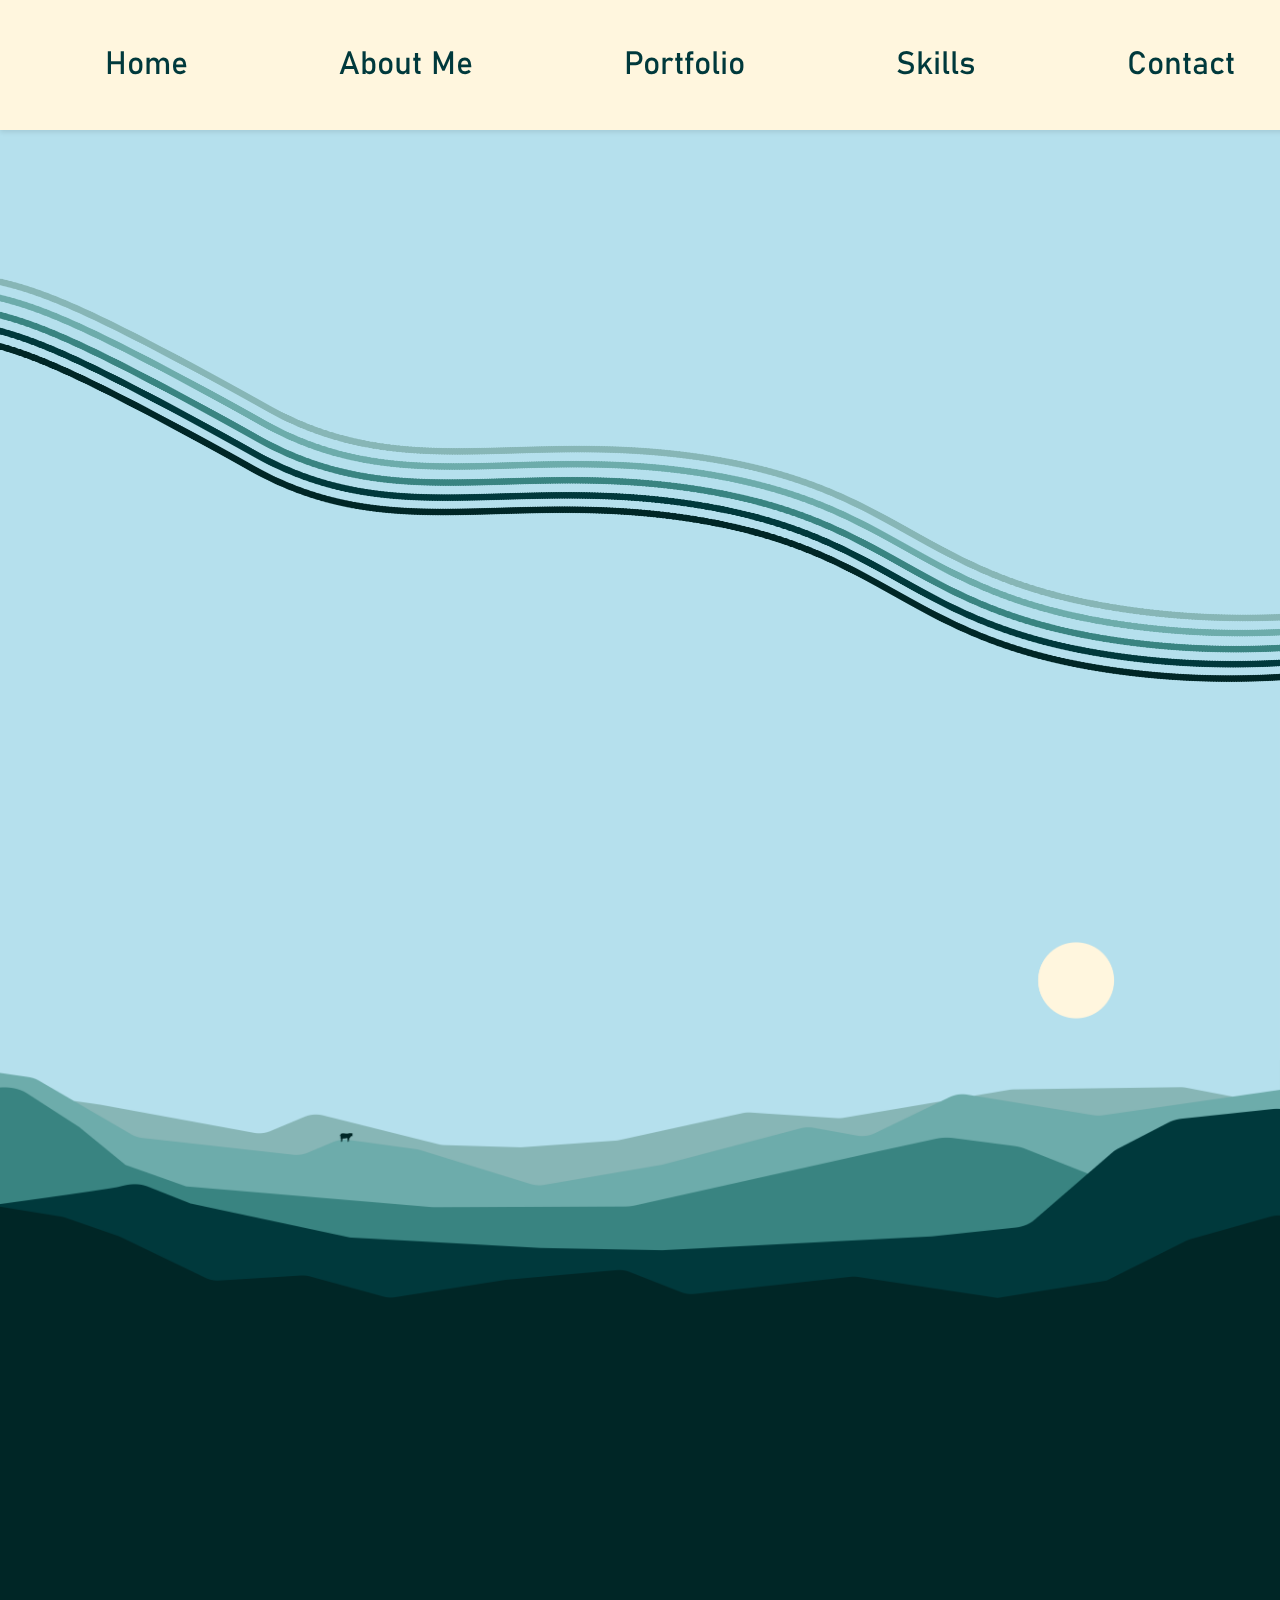
==== index.html @ dc7d5b1c "Steady beginning" ====
<!DOCTYPE html>
<html lang="en">
  <head>
    <meta charset="UTF-8" />
    <meta name="viewport" content="width=device-width, initial-scale=1.0" />
    <title>Portfolio</title>
    <link rel="stylesheet" href="main.css" />
  </head>
  <body>
    <header class="sticky-header">
      <a href="">Home</a><a href="">About Me</a><a href="">Portfolio</a
      ><a href="">Skills</a><a href="">Contact</a>
    </header>
    <div id="home-div-1">
      <h1>PORTFOLIO</h1>
      <h2>of Markus Ekerheim</h2>
      <img src="/images/lines.png" alt="" class="lines-img" />
      <div></div>
    </div>
    <div>
      <img src="/images/bg-transish-01.png" alt="" class="transition-img" />
    </div>
    <div id="home-div-2"></div>
    <footer></footer>

    <script src="script.js"></script>
  </body>
</html>
---- main.css ----
/* Fonts */

@font-face {
  font-family: built-titling;
  src: url(/fonts/built\ titling\ bd.ttf);
}

@font-face {
  font-family: playfair-display;
  src: url(/fonts/PlayfairDisplay-VariableFont_wght.ttf);
}

@font-face {
  font-family: bahnschrift;
  src: url(/fonts/bahnschrift.ttf);
}

/* FadeIn animation */
@keyframes fadeIn {
  from {
    opacity: 0;
    transform: translateY(-30px);
  }
  to {
    opacity: 1;
    transform: translateY(0px);
  }
}

.fade-in {
  animation: fadeIn 2s ease forwards;
}

body {
  margin: 0;
  padding: 0;
  box-sizing: border-box;
  background-color: #b5e0ed;
  overflow-x: hidden;
}

div {
  margin: 0;
}

/* Header stuff*/
header {
  padding: 30px;
}

header a {
  font-family: bahnschrift;
  font-size: 32px;
  color: #00393c;
  text-decoration: none;
}

.sticky-header {
  position: fixed;
  width: 100%;
  height: 70px;
  background-color: #fff6de;
  color: #002626;
  padding: 30px;
  z-index: 1000;
  display: flex;
  justify-content: space-around;
  align-items: center;
  box-shadow: 0 2px 5px rgba(0, 0, 0, 0.1);
}

/* Home divs */
#home-div-1 {
  background-color: #b5e0ed;
  width: auto;
  height: 500px;
  padding-top: 200px;
  display: flex;
  flex-direction: column;
  align-items: center;
  gap: 10px;
}

#home-div-1 h1 {
  font-family: built-titling;
  font-size: 136px;
  margin: 0;
  color: #398481;
  margin: 0px;
  opacity: 0;
  transform: translateY(20px);
  transition: transform 1.5s ease;
}

#home-div-1 h2 {
  font-family: playfair-display;
  font-size: 32px;
  color: #398481;
  margin: 0;
  opacity: 0;
  transform: translateY(20px);
  transition: transform 1.5s ease;
}

#home-div-2 {
  background-color: #002626;
  width: auto;
  height: 500px;
  padding: 200px;
  margin-top: -10px;
  display: flex;
  flex-direction: column;
  align-items: center;
  gap: 10px;
}

/* Images */

.transition-img {
  width: 100%;
  user-select: none;
}

.lines-img {
  transform: rotate(13deg);
  user-select: none;
  width: 120%;
}
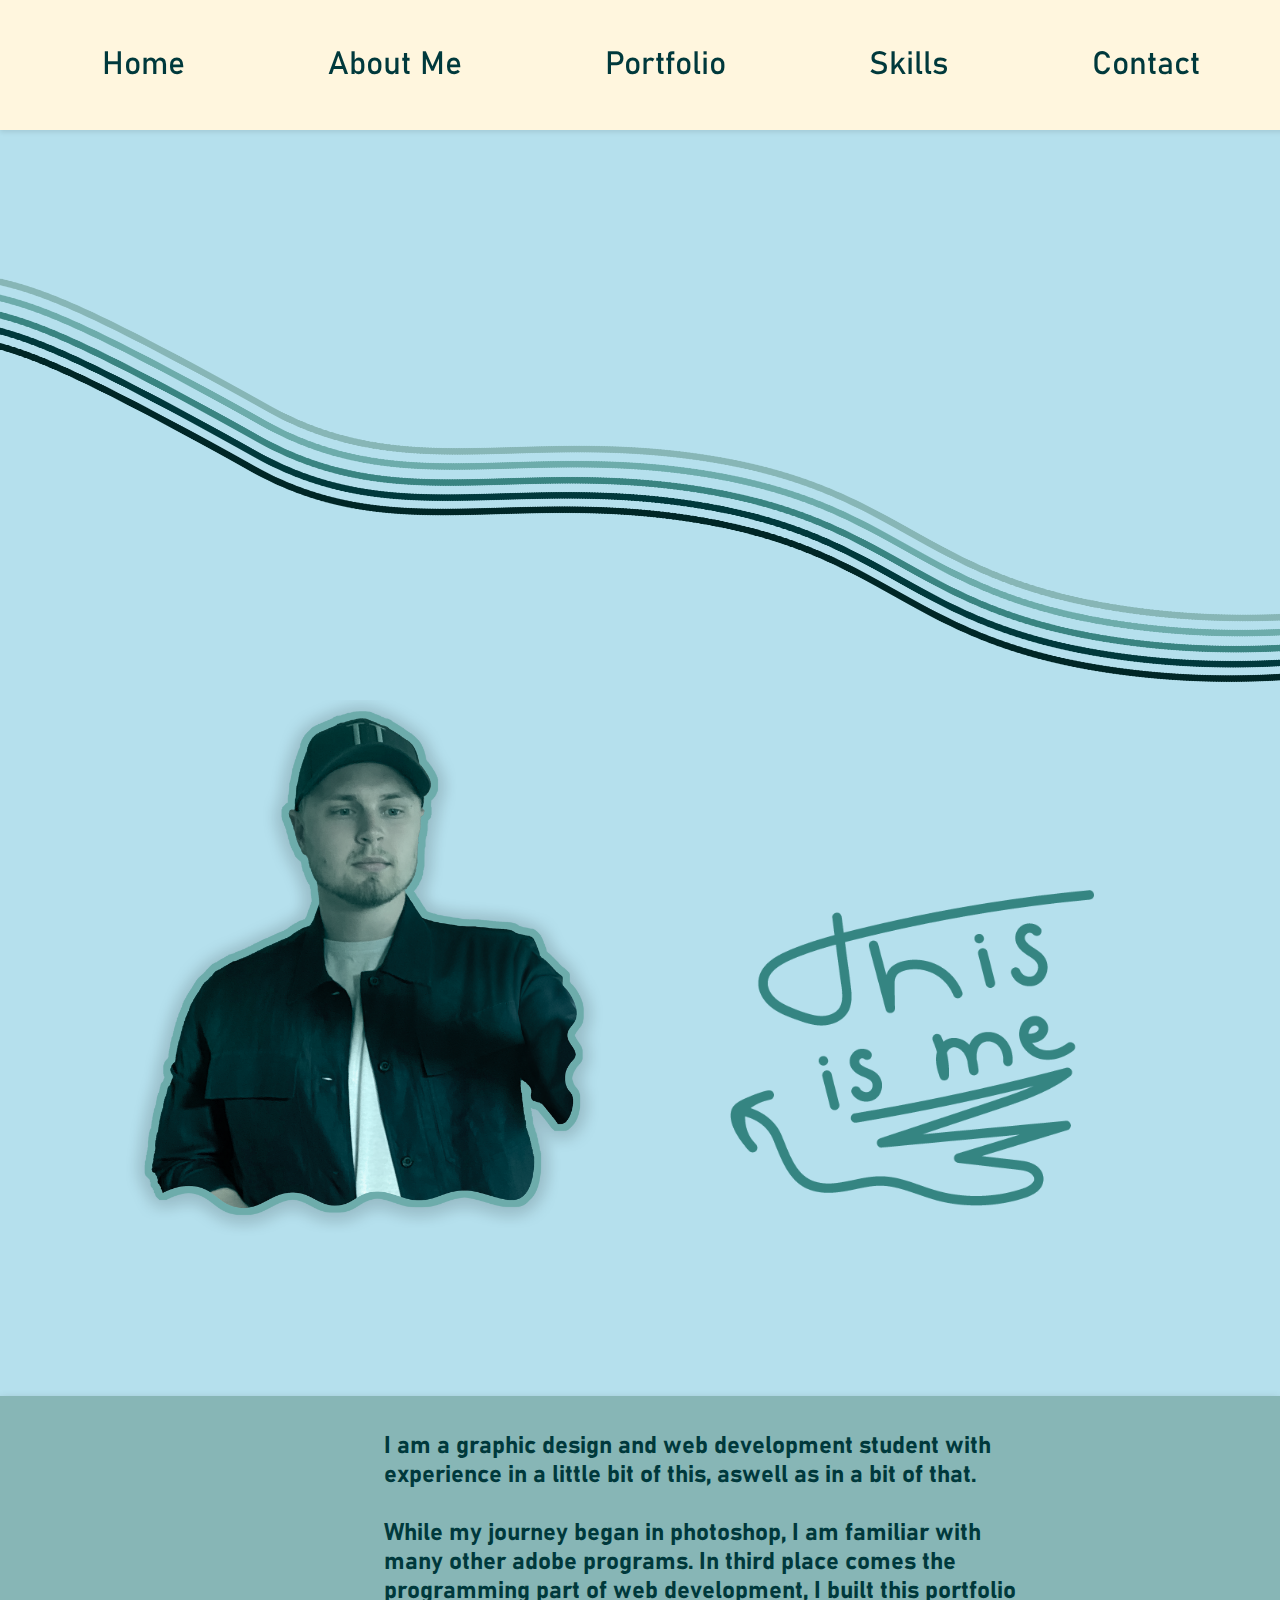
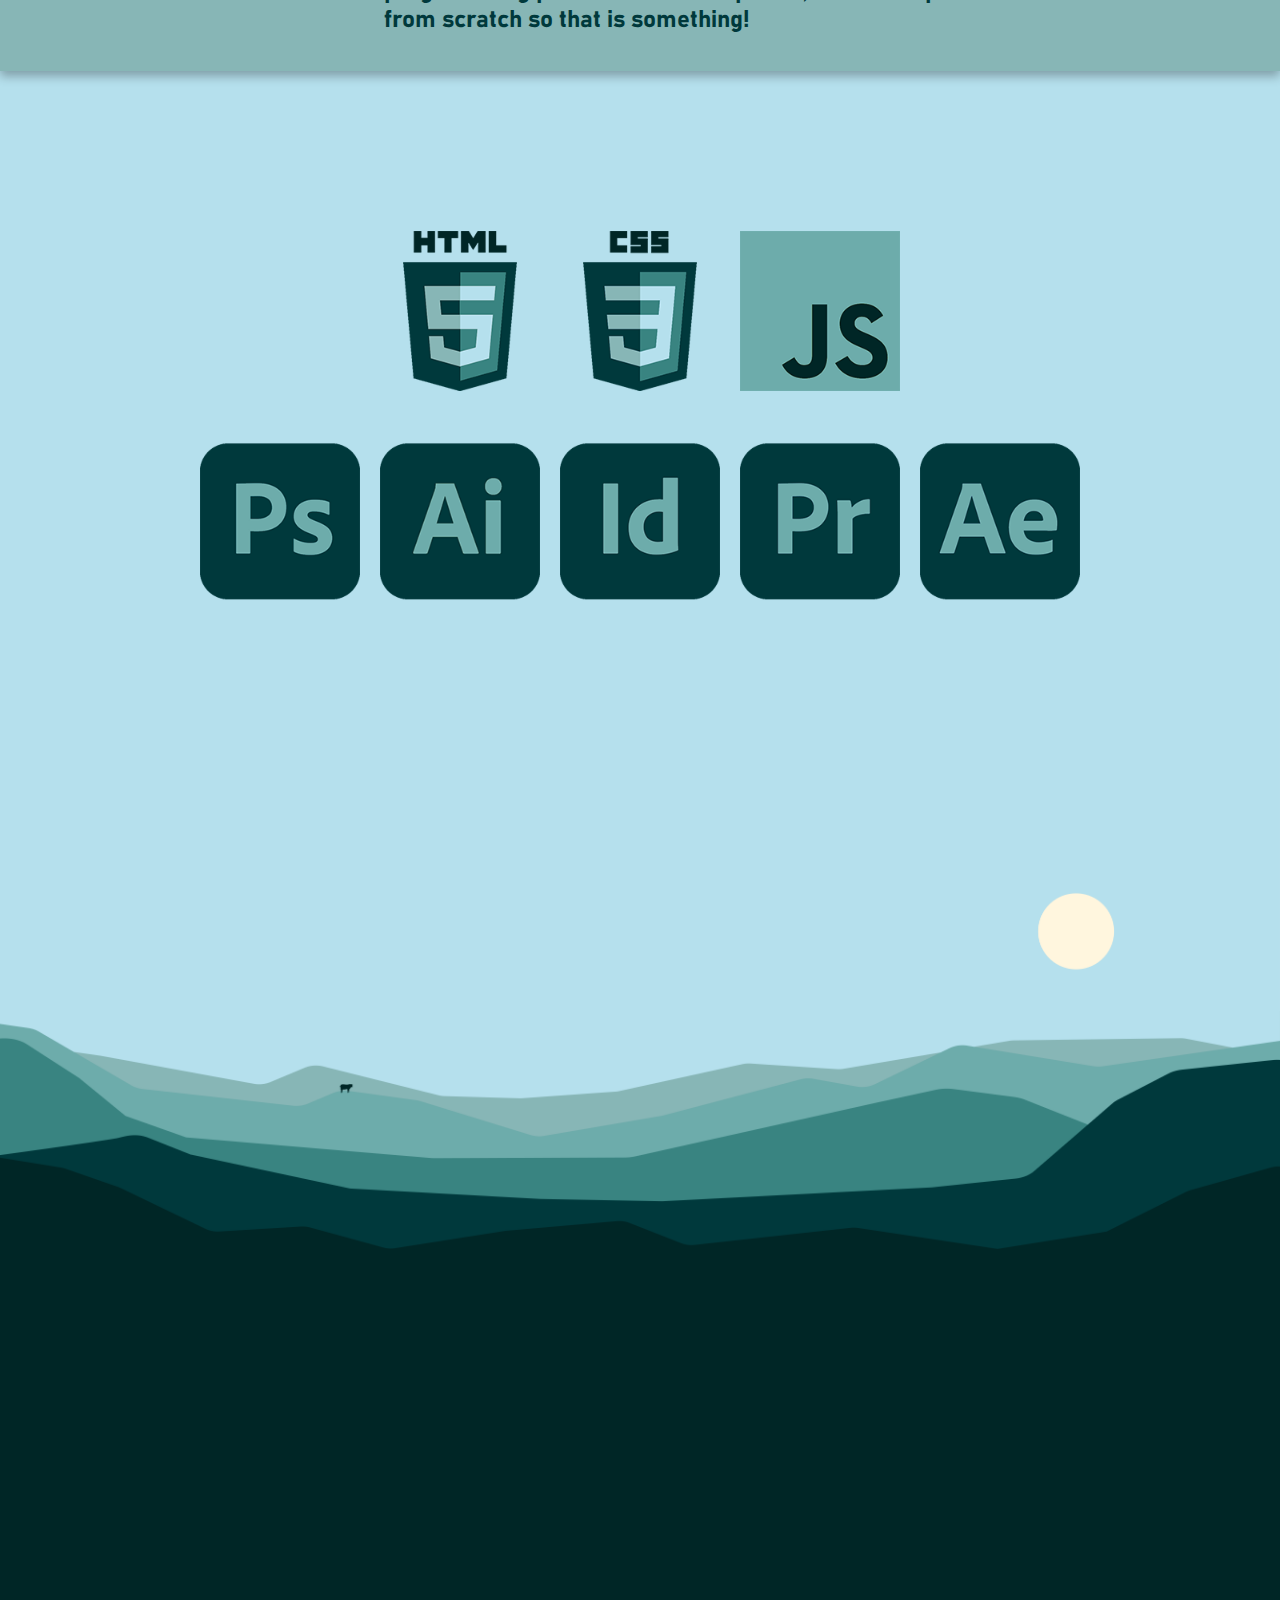
==== commit ca3e4c80: "Progress" ====
--- a/index.html
+++ b/index.html
@@ -6,17 +6,50 @@
     <title>Portfolio</title>
     <link rel="stylesheet" href="main.css" />
   </head>
-  <body>
+  <body class="fade-in">
     <header class="sticky-header">
-      <a href="">Home</a><a href="">About Me</a><a href="">Portfolio</a
-      ><a href="">Skills</a><a href="">Contact</a>
+      <a href="index.html">Home</a><a href="about.html">About Me</a
+      ><a href="">Portfolio</a><a href="">Skills</a
+      ><a href="contact.html">Contact</a>
     </header>
     <div id="home-div-1">
       <h1>PORTFOLIO</h1>
       <h2>of Markus Ekerheim</h2>
       <img src="/images/lines.png" alt="" class="lines-img" />
-      <div></div>
     </div>
+    <div id="home-div-3">
+      <img src="images/me-again2.png" alt="" id="me-again2" />
+      <img src="images/thisisme2.png" alt="" id="thisisme" />
+    </div>
+    <div id="home-text-wrap-1">
+      <div id="home-text-1">
+        <h1>
+          I am a graphic design and web development student with experience in a
+          little bit of this, aswell as in a bit of that.
+          <br />
+          <br />
+          While my journey began in photoshop, I am familiar with many other
+          adobe programs. In third place comes the programming part of web
+          development, I built this portfolio from scratch so that is something!
+        </h1>
+      </div>
+    </div>
+
+    <div class="crew-wrap-wrap">
+      <div class="cred-wrap">
+        <img src="images/Icons/html-5.png" alt="" />
+        <img src="images/Icons/css-3.png" alt="" />
+        <img src="images/Icons/js.png" alt="" />
+      </div>
+      <div class="cred-wrap">
+        <img src="images/Icons/photoshop.png" alt="" />
+        <img src="images/Icons/illustrator.png" alt="" />
+        <img src="images/Icons/indesign.png" alt="" />
+        <img src="images/Icons/premiere-pro.png" alt="" />
+        <img src="images/Icons/after-effects.png" alt="" />
+      </div>
+    </div>
+
     <div>
       <img src="/images/bg-transish-01.png" alt="" class="transition-img" />
     </div>
--- a/main.css
+++ b/main.css
@@ -57,7 +57,7 @@
 
 .sticky-header {
   position: fixed;
-  width: 100%;
+  width: 97%;
   height: 70px;
   background-color: #fff6de;
   color: #002626;
@@ -70,6 +70,7 @@
 }
 
 /* Home divs */
+
 #home-div-1 {
   background-color: #b5e0ed;
   width: auto;
@@ -114,6 +115,72 @@
   gap: 10px;
 }
 
+#home-div-3 {
+  width: 95%;
+  display: flex;
+  justify-content: center;
+  align-items: center;
+  gap: 10%;
+}
+
+#home-text-wrap-1 {
+  width: 100%;
+  background-color: #87b6b6;
+  box-shadow: 0px 5px 10px rgba(0, 0, 0, 0.3);
+  display: flex;
+  justify-content: center;
+  margin-bottom: 10em;
+  margin-top: 10em;
+}
+#home-text-1 {
+  width: 50%;
+  margin-left: 10%;
+  font-family: bahnschrift;
+  font-size: 12px;
+  font-weight: 100;
+  color: #00393c;
+  padding: 20px;
+  padding-left: 40px;
+  padding-right: 40px;
+  border-radius: 10px;
+}
+
+.cred-wrap-wrap {
+  display: flex;
+  margin-top: 150px;
+  flex-direction: row;
+}
+
+.cred-wrap {
+  display: flex;
+  justify-content: center;
+  gap: 20px;
+  margin: 50px;
+}
+
+.cred-wrap img {
+  height: 10em;
+  width: auto;
+}
+
+/* About divs */
+.about-div-1 {
+  background-color: #b5e0ed;
+  width: auto;
+  height: 500px;
+  padding-top: 200px;
+  display: flex;
+  flex-direction: column;
+  align-items: center;
+  gap: 10px;
+}
+
+.about-div-1 h1 {
+  font-family: built-titling;
+  font-size: 80px;
+  color: #398481;
+}
+
 /* Images */
 
 .transition-img {
@@ -126,3 +193,14 @@
   user-select: none;
   width: 120%;
 }
+
+#thisisme {
+  width: 30%;
+  height: 20%;
+  margin-top: 10em;
+}
+
+#me-again2 {
+  width: 40%;
+  height: auto;
+}
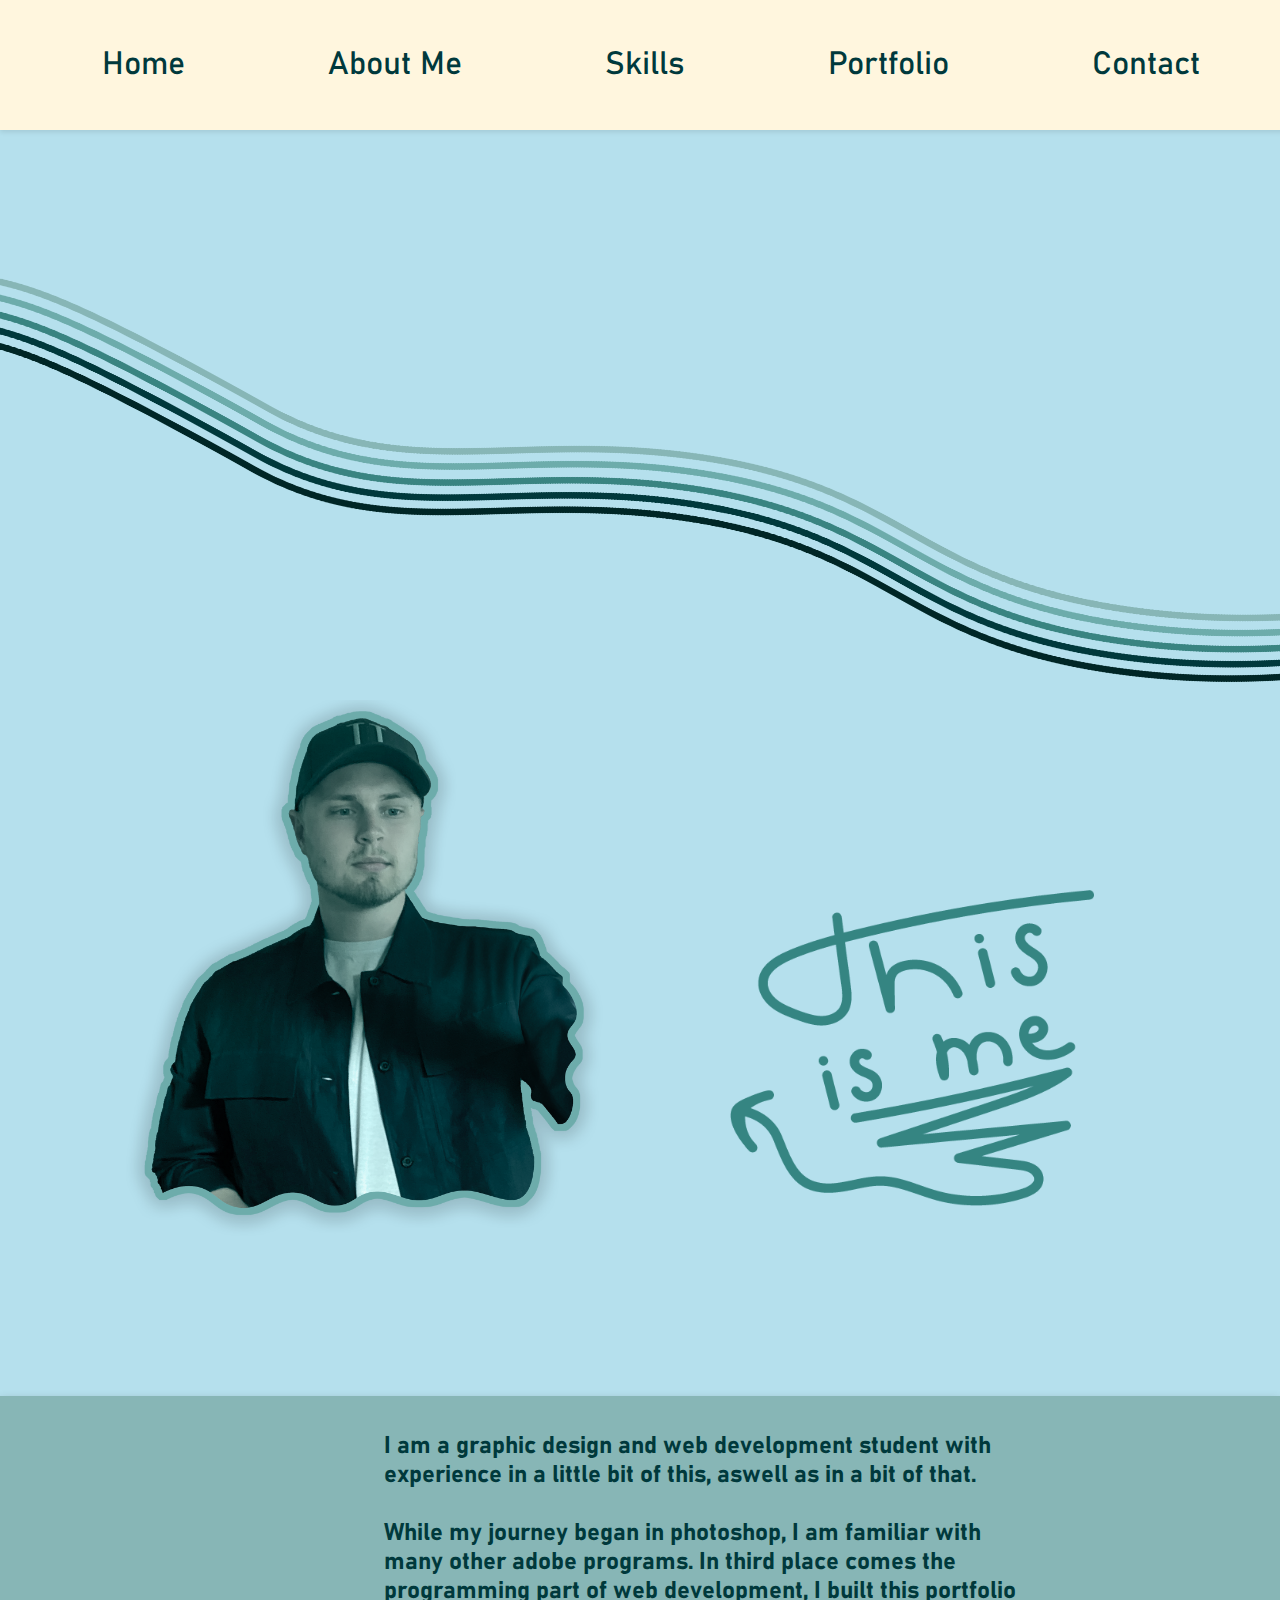
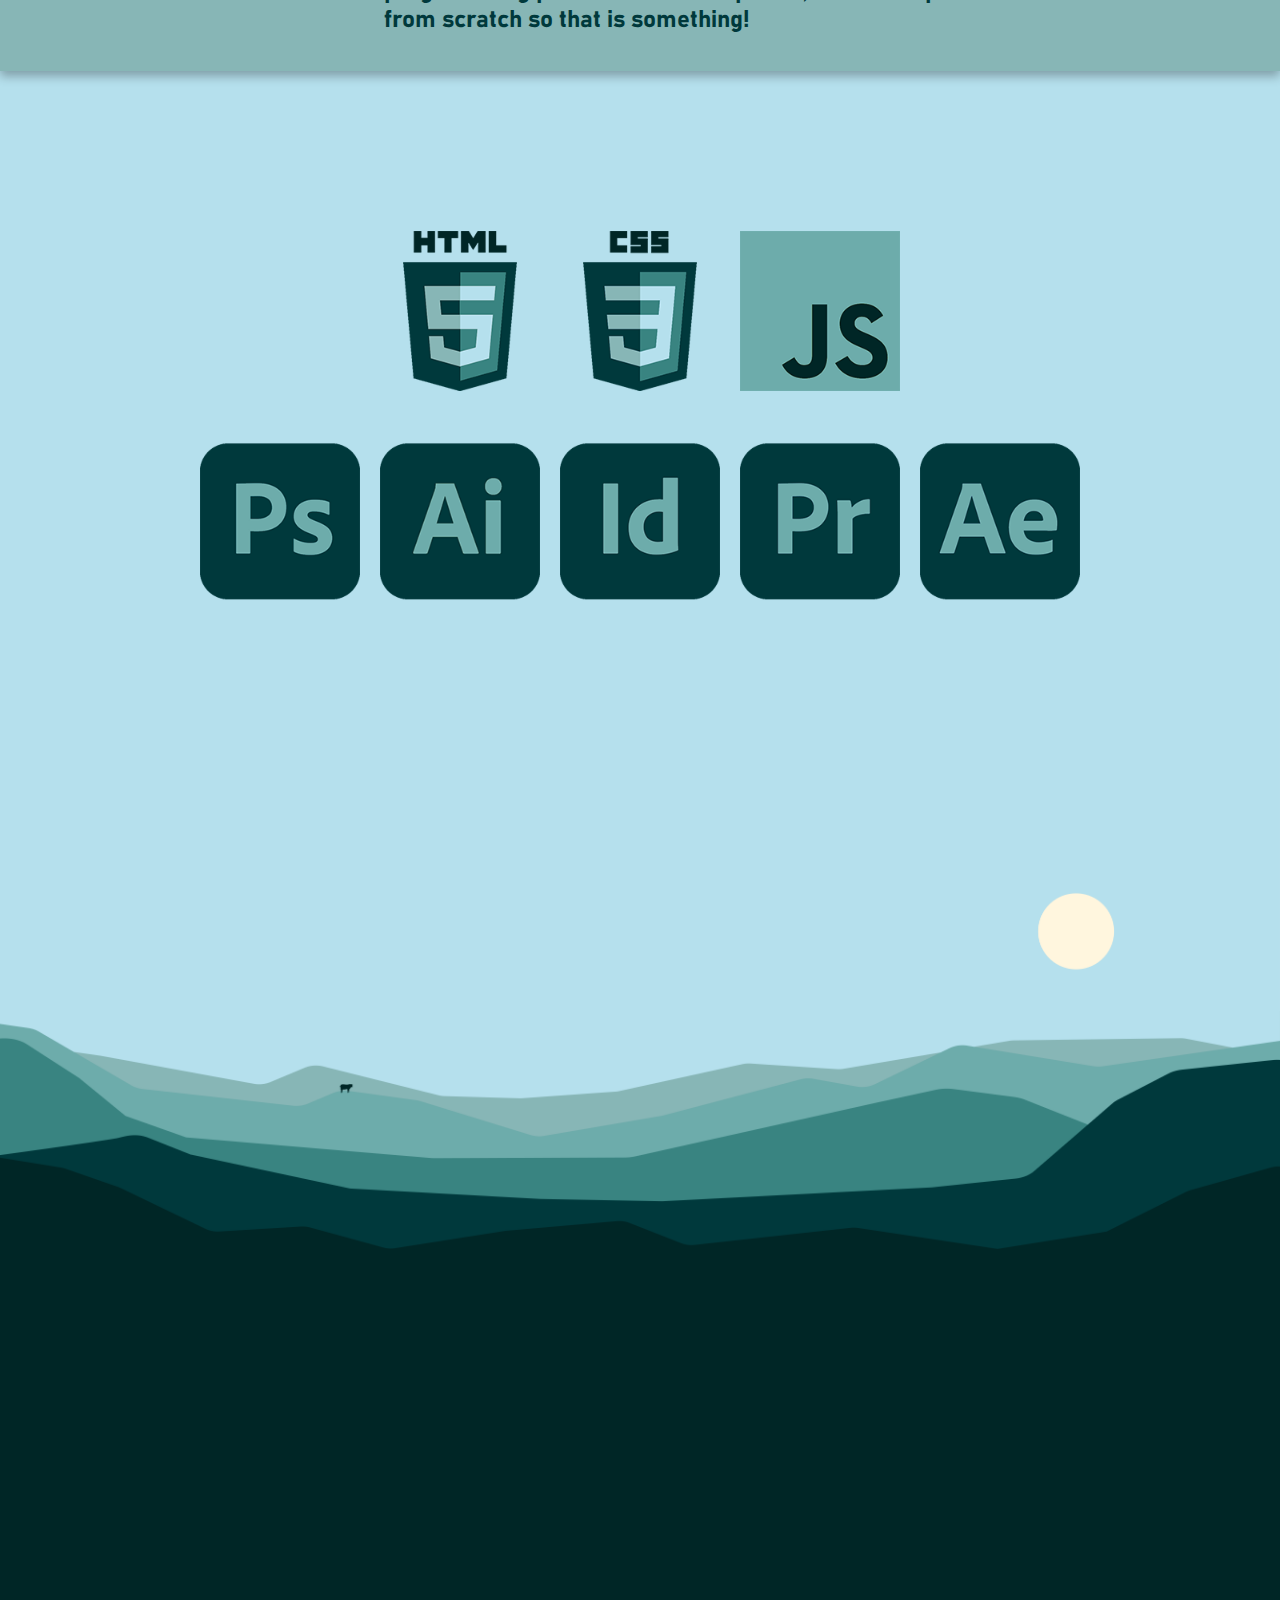
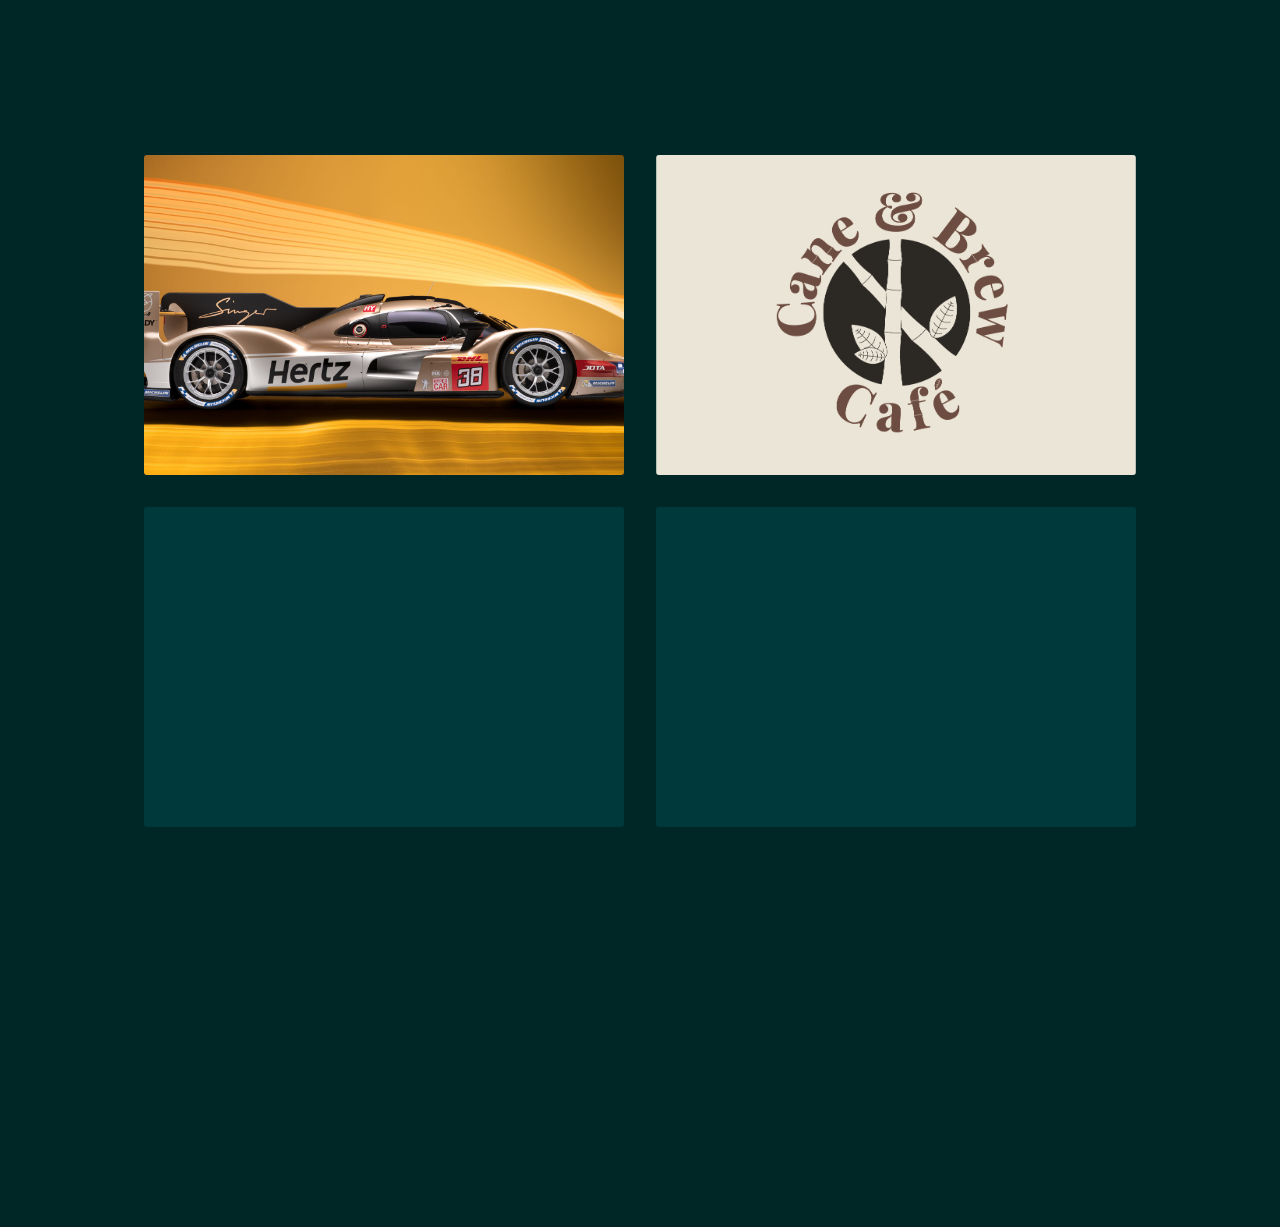
==== commit a085e9d3: "Update portfolio" ====
--- a/index.html
+++ b/index.html
@@ -8,9 +8,10 @@
   </head>
   <body class="fade-in">
     <header class="sticky-header">
-      <a href="index.html">Home</a><a href="about.html">About Me</a
-      ><a href="">Portfolio</a><a href="">Skills</a
-      ><a href="contact.html">Contact</a>
+      <a href="#home-div-1">Home</a>
+      <a href="#about">About Me</a>
+      <a href="">Skills</a>
+      <a href="">Portfolio</a><a href="contact.html">Contact</a>
     </header>
     <div id="home-div-1">
       <h1>PORTFOLIO</h1>
@@ -21,19 +22,22 @@
       <img src="images/me-again2.png" alt="" id="me-again2" />
       <img src="images/thisisme2.png" alt="" id="thisisme" />
     </div>
-    <div id="home-text-wrap-1">
-      <div id="home-text-1">
-        <h1>
-          I am a graphic design and web development student with experience in a
-          little bit of this, aswell as in a bit of that.
-          <br />
-          <br />
-          While my journey began in photoshop, I am familiar with many other
-          adobe programs. In third place comes the programming part of web
-          development, I built this portfolio from scratch so that is something!
-        </h1>
-      </div>
-    </div>
+    <span id="about">
+      <div id="home-text-wrap-1">
+        <div id="home-text-1">
+          <h1>
+            I am a graphic design and web development student with experience in
+            a little bit of this, aswell as in a bit of that.
+            <br />
+            <br />
+            While my journey began in photoshop, I am familiar with many other
+            adobe programs. In third place comes the programming part of web
+            development, I built this portfolio from scratch so that is
+            something!
+          </h1>
+        </div>
+      </div></span
+    >
 
     <div class="crew-wrap-wrap">
       <div class="cred-wrap">
@@ -53,7 +57,14 @@
     <div>
       <img src="/images/bg-transish-01.png" alt="" class="transition-img" />
     </div>
-    <div id="home-div-2"></div>
+    <div id="home-div-2">
+      <div id="portfolio-wrap">
+        <div class="portfolio-thumb thumb-1"></div>
+        <div class="portfolio-thumb thumb-2"></div>
+        <div class="portfolio-thumb thumb-3"></div>
+        <div class="portfolio-thumb thumb-4"></div>
+      </div>
+    </div>
     <footer></footer>
 
     <script src="script.js"></script>
--- a/main.css
+++ b/main.css
@@ -64,6 +64,7 @@
   padding: 30px;
   z-index: 1000;
   display: flex;
+  position: absolute;
   justify-content: space-around;
   align-items: center;
   box-shadow: 0 2px 5px rgba(0, 0, 0, 0.1);
@@ -106,13 +107,47 @@
 #home-div-2 {
   background-color: #002626;
   width: auto;
-  height: 500px;
+  height: auto;
   padding: 200px;
   margin-top: -10px;
   display: flex;
-  flex-direction: column;
-  align-items: center;
-  gap: 10px;
+  align-items: center;
+  justify-content: center;
+}
+
+#portfolio-wrap {
+  width: auto;
+  height: auto;
+  padding: 200px;
+  margin-top: -10px;
+  display: grid;
+  grid-template-columns: 1fr 1fr;
+  align-items: center;
+  justify-content: center;
+  gap: 2em;
+  row-gap: 2em;
+}
+
+.portfolio-thumb {
+  background-color: #00393c;
+  height: 20em;
+  width: 30em;
+  border-radius: 3px;
+  background-size: cover;
+  background-position: center;
+  background-repeat: no-repeat;
+}
+
+.thumb-1 {
+  background-image: url(images/963singer.jpg);
+}
+.thumb-2 {
+  background-image: url(images/canenbrew-big.png);
+  background-position: 50% 35%;
+}
+.thumb-3 {
+}
+.thumb-4 {
 }
 
 #home-div-3 {
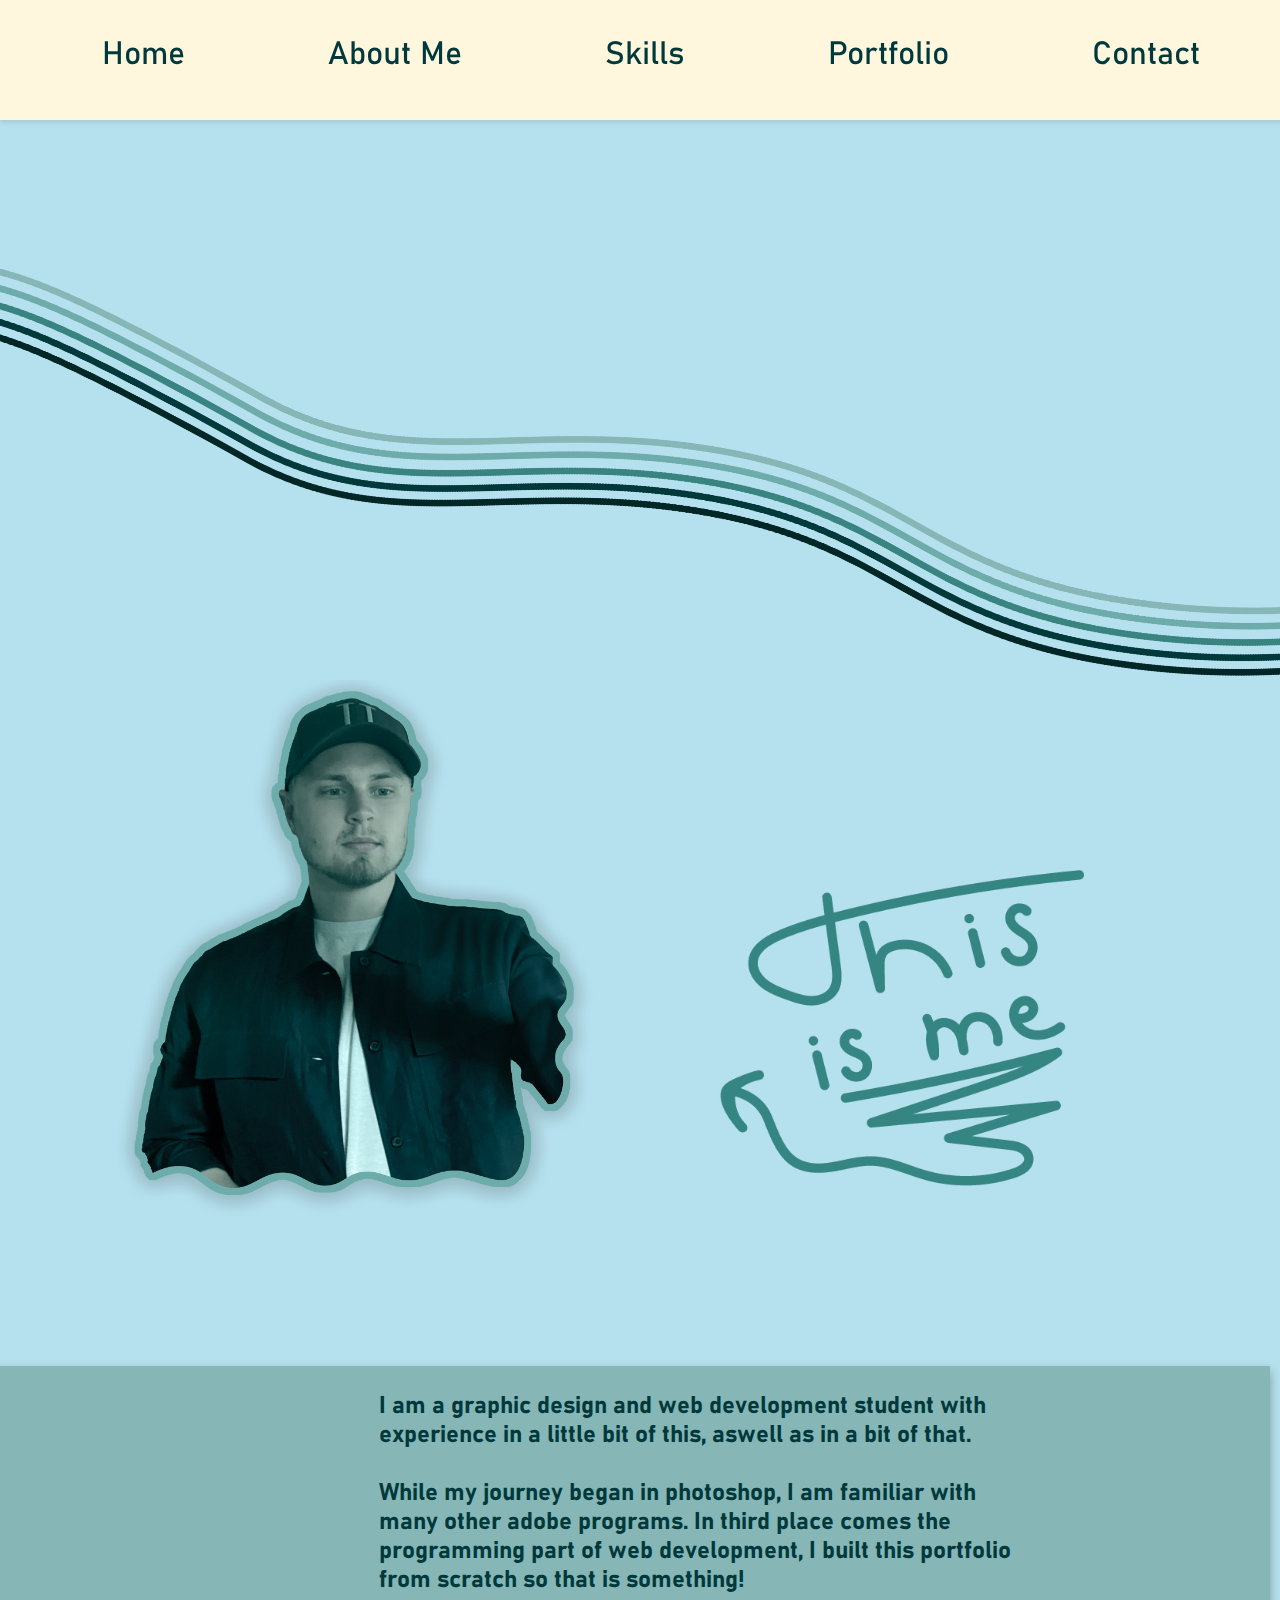
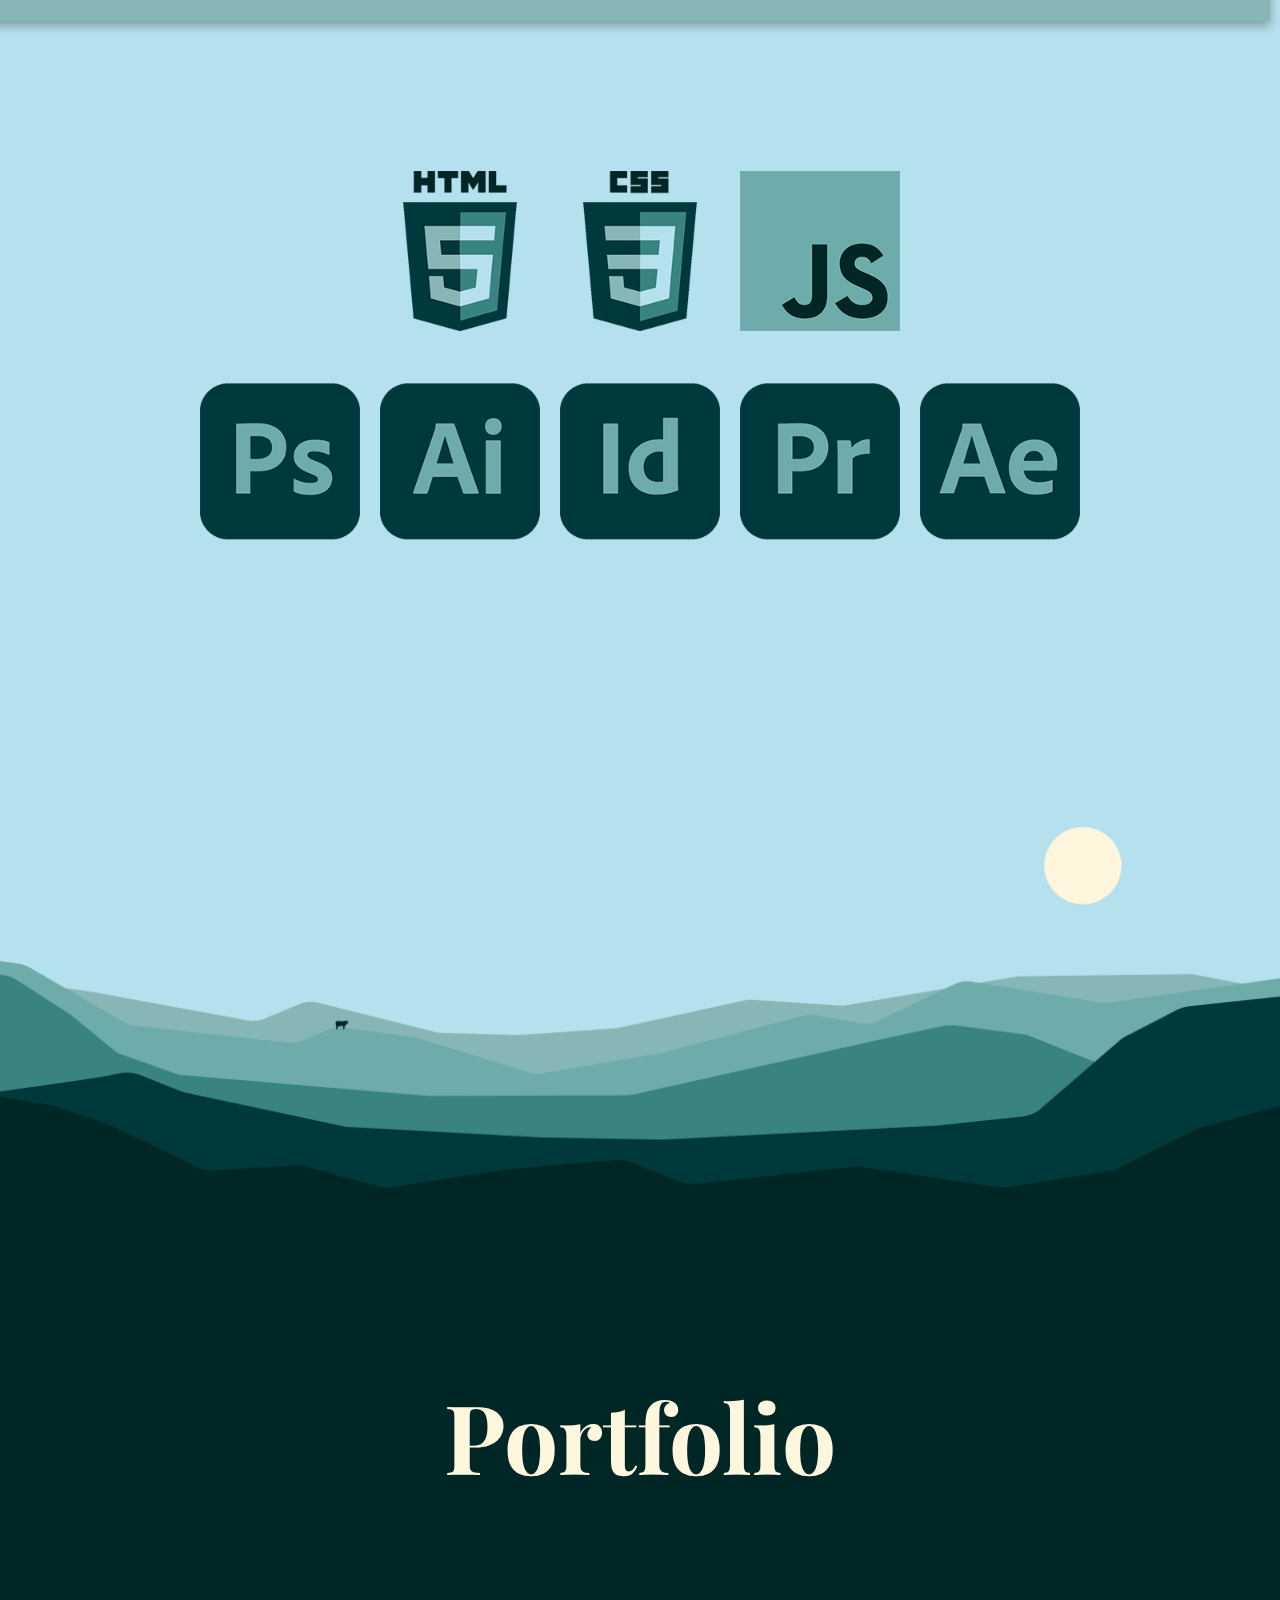
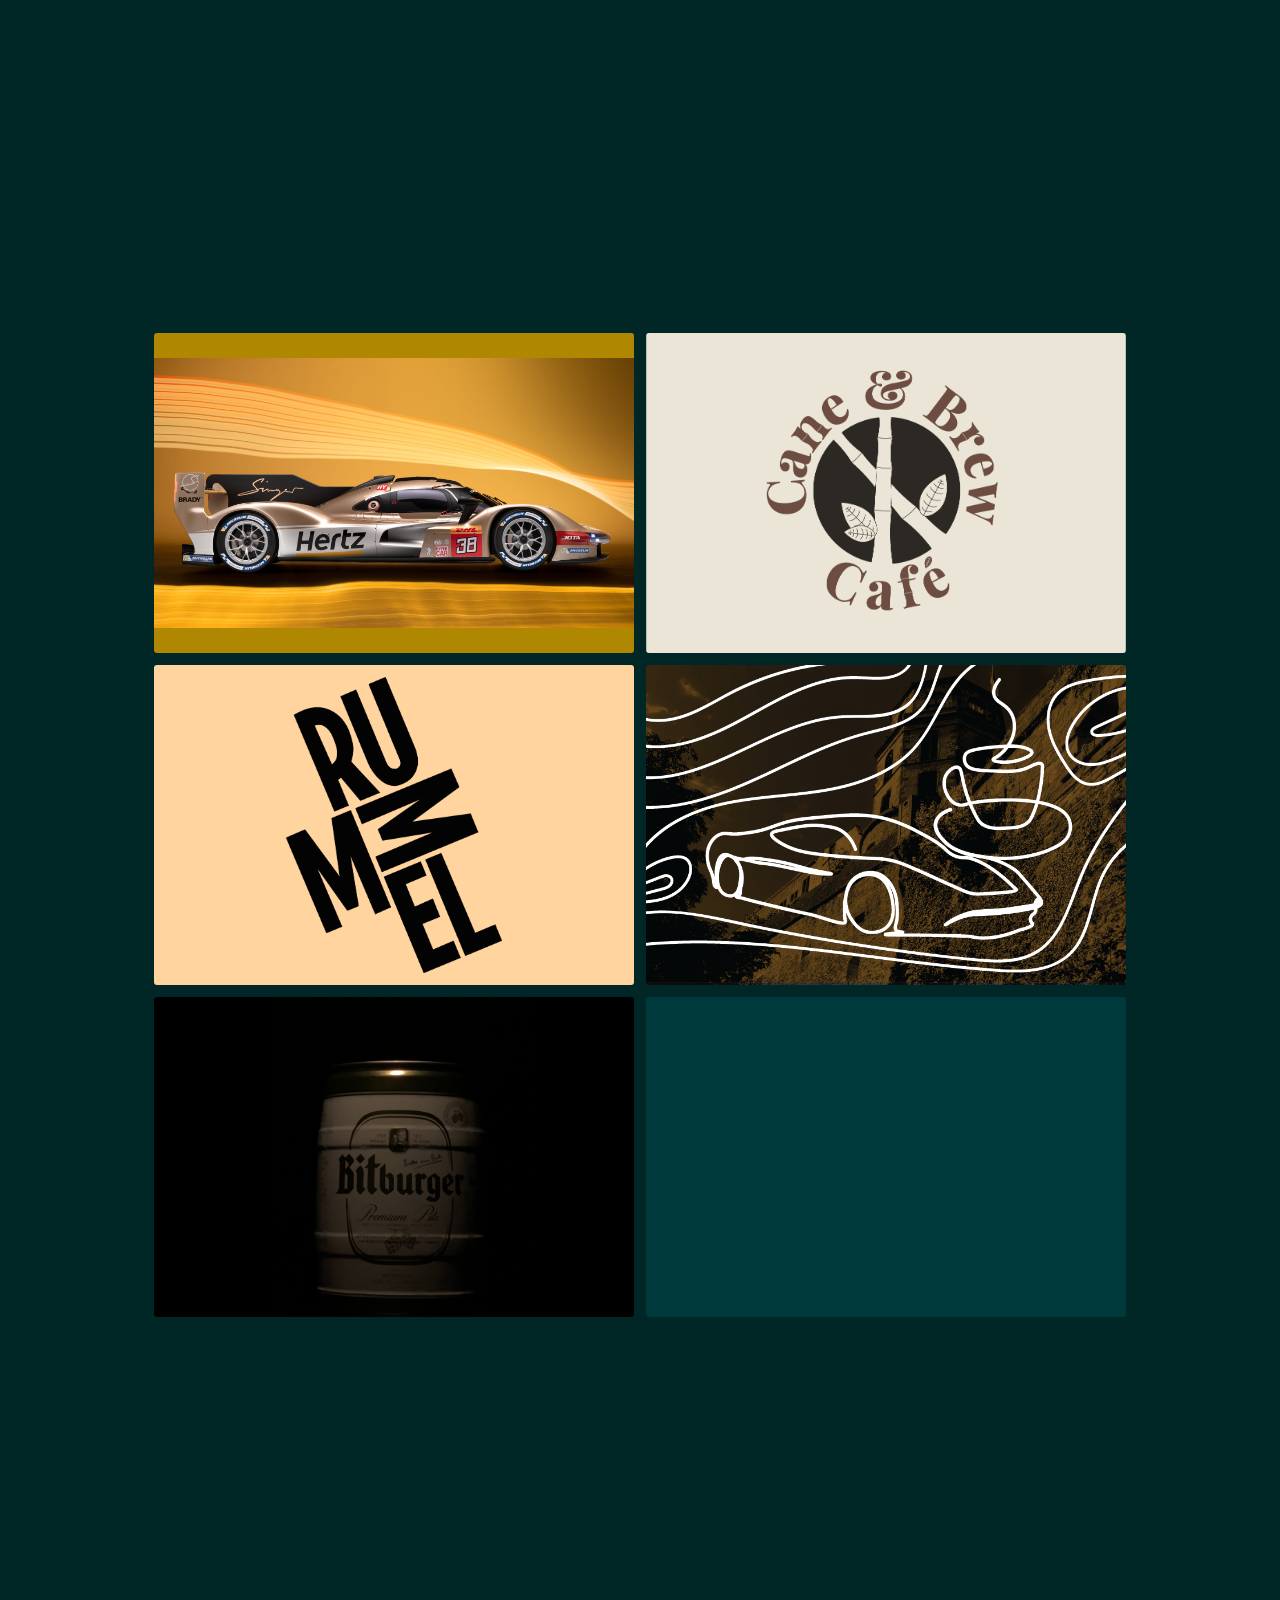
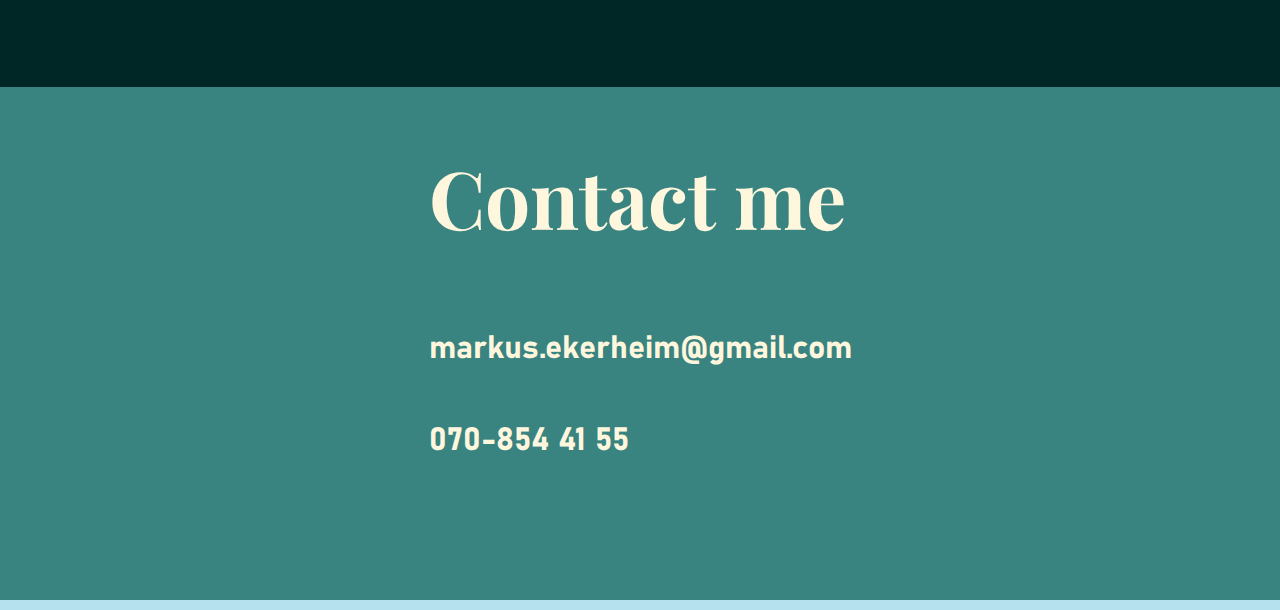
==== commit 3275e808: "A good portfolio" ====
--- a/index.html
+++ b/index.html
@@ -10,8 +10,9 @@
     <header class="sticky-header">
       <a href="#home-div-1">Home</a>
       <a href="#about">About Me</a>
-      <a href="">Skills</a>
-      <a href="">Portfolio</a><a href="contact.html">Contact</a>
+      <a href="#skills">Skills</a>
+      <a href="#portfolio">Portfolio</a>
+      <a href="#contact">Contact</a>
     </header>
     <div id="home-div-1">
       <h1>PORTFOLIO</h1>
@@ -22,7 +23,7 @@
       <img src="images/me-again2.png" alt="" id="me-again2" />
       <img src="images/thisisme2.png" alt="" id="thisisme" />
     </div>
-    <span id="about">
+    <section id="about">
       <div id="home-text-wrap-1">
         <div id="home-text-1">
           <h1>
@@ -36,36 +37,94 @@
             something!
           </h1>
         </div>
-      </div></span
+      </div></section
     >
-
-    <div class="crew-wrap-wrap">
-      <div class="cred-wrap">
-        <img src="images/Icons/html-5.png" alt="" />
-        <img src="images/Icons/css-3.png" alt="" />
-        <img src="images/Icons/js.png" alt="" />
-      </div>
-      <div class="cred-wrap">
-        <img src="images/Icons/photoshop.png" alt="" />
-        <img src="images/Icons/illustrator.png" alt="" />
-        <img src="images/Icons/indesign.png" alt="" />
-        <img src="images/Icons/premiere-pro.png" alt="" />
-        <img src="images/Icons/after-effects.png" alt="" />
-      </div>
-    </div>
+    <section id="skills">
+      <div class="crew-wrap-wrap">
+        <div class="cred-wrap">
+          <img src="images/Icons/html-5.png" alt="" />
+          <img src="images/Icons/css-3.png" alt="" />
+          <img src="images/Icons/js.png" alt="" />
+        </div>
+        <div class="cred-wrap">
+          <img src="images/Icons/photoshop.png" alt="" />
+          <img src="images/Icons/illustrator.png" alt="" />
+          <img src="images/Icons/indesign.png" alt="" />
+          <img src="images/Icons/premiere-pro.png" alt="" />
+          <img src="images/Icons/after-effects.png" alt="" />
+        </div></div
+    ></section>
 
     <div>
       <img src="/images/bg-transish-01.png" alt="" class="transition-img" />
     </div>
-    <div id="home-div-2">
-      <div id="portfolio-wrap">
-        <div class="portfolio-thumb thumb-1"></div>
-        <div class="portfolio-thumb thumb-2"></div>
-        <div class="portfolio-thumb thumb-3"></div>
-        <div class="portfolio-thumb thumb-4"></div>
+    <section id="portfolio">
+      <div id="portfolio-wrap-wrap"><h1>Portfolio</h1></div>
+
+      <div id="home-div-2">
+        <div id="portfolio-wrap">
+          <div
+            class="portfolio-thumb thumb-1"
+            data-title="Porsche inspired Coffee table book"
+            data-description="This is from a school-assignment about creating two spreads for a coffee table book about any topic. I do not own rights to the images or the text involved, I only made the layout design and some photoshop work."
+            data-type="image"
+            data-url="images/porsches2.png"
+          ></div>
+          <div
+            class="portfolio-thumb thumb-2"
+            data-title="Cane & Brew Moodboard"
+            data-description="Here we have another school assignment, it was about creating a brand and moodboard for a café. Illustrator and inDesign was used here."
+            data-type="image"
+            data-url="images/caneandbrewmoodboard.png"
+          ></div>
+          <div
+            class="portfolio-thumb thumb-3"
+            data-title="Rummel Instagram Series"
+            data-description="This assignment was to create a series of three instagram posts with a red thread. I choose to make one for an excisting restaurant in Stockholm. I did not design the logo, everything else is my work."
+            data-type="image"
+            data-url="images/insta-mockup.png"
+          ></div>
+          <div
+            class="portfolio-thumb thumb-4"
+            data-title="Cars&Coffee Event poster"
+            data-description="This is an event poster for a premium Cars&Coffee event in Bad Gastein, made with illustrator and photoshop."
+            data-type="image"
+            data-url="images/carcoffeegastein-01.png"
+          ></div>
+          <div
+            class="portfolio-thumb thumb-5"
+            data-title="Product showcase for Bitburger 5L"
+            data-description="This was a short film we should create, so I choose to film a beer keg I had at home on an iPhone 11 Pro and edit with AfterEffects. I recommend you put it in fullscreen to watch."
+            data-type="video"
+            data-url="videos/the-tap-fin.mp4"
+          ></div>
+          <div
+            class="portfolio-thumb thumb-6"
+            data-title="A fun little photoshop, because I felt like it"
+            data-description="This is is just a photoshop I did of a picture I took in Vietnam. The first image is the raw image, the second is the retouched version, and the third is completely reimagined."
+            data-type="image"
+            data-url="images/taluft.png"
+          ></div>
+        </div>
+
+        <div id="modal-overlay" class="hidden">
+          <div id="modal">
+            <h2 id="modal-title"></h2>
+            <div id="modal-content"></div>
+            <p id="modal-description"></p>
+          </div>
+        </div>
       </div>
-    </div>
-    <footer></footer>
+    </section>
+
+    <section id="contact"></section>
+      <div id="home-div-4">
+        <div class="contact-div">
+          <h1>Contact me</h1>
+          <h2>markus.ekerheim@gmail.com</h2>
+          <h2>070-854 41 55</h2>
+        </div></div
+    ></section>
 
     <script src="script.js"></script>
   </body>
--- a/main.css
+++ b/main.css
@@ -40,7 +40,11 @@
 }
 
 div {
-  margin: 0;
+  margin: -10px;
+}
+
+html {
+  scroll-behavior: smooth;
 }
 
 /* Header stuff*/
@@ -64,7 +68,6 @@
   padding: 30px;
   z-index: 1000;
   display: flex;
-  position: absolute;
   justify-content: space-around;
   align-items: center;
   box-shadow: 0 2px 5px rgba(0, 0, 0, 0.1);
@@ -128,6 +131,17 @@
   row-gap: 2em;
 }
 
+#portfolio-wrap-wrap {
+  background: #002626;
+  color: #fff6de;
+  font-family: playfair-display;
+  font-size: 3em;
+  display: flex;
+  align-items: center;
+  justify-content: center;
+  margin-top: 0;
+}
+
 .portfolio-thumb {
   background-color: #00393c;
   height: 20em;
@@ -136,18 +150,44 @@
   background-size: cover;
   background-position: center;
   background-repeat: no-repeat;
+  transition: transform 0.3s ease, box-shadow 0.3s ease;
+}
+
+.portfolio-thumb:hover {
+  transform: scale(1.05);
+  box-shadow: 0 4px 8px rgba(0, 0, 0, 0.2);
+
+  cursor: pointer;
 }
 
 .thumb-1 {
   background-image: url(images/963singer.jpg);
+  background-size: 100%;
+  background-color: rgb(176, 135, 0);
 }
 .thumb-2 {
   background-image: url(images/canenbrew-big.png);
   background-position: 50% 35%;
 }
 .thumb-3 {
+  background-image: url(images/rummel-logo.png);
+  background-color: #ffd49f;
+  background-size: 45%;
 }
 .thumb-4 {
+  background-image: url(images/carcoffeegastein-01.png);
+
+  background-position: 50% 60%;
+}
+
+.thumb-5 {
+  background-image: url(images/tapimg.png);
+  background-position: 50% 100%;
+  background-size: 110%;
+}
+
+.thumb-6 {
+  background-image: url(images/friskluft.png);
 }
 
 #home-div-3 {
@@ -216,6 +256,34 @@
   color: #398481;
 }
 
+/* Contact divs */
+
+#home-div-4 {
+  background-color: #398481;
+  width: auto;
+  height: 500px;
+  padding-top: 1%;
+  display: flex;
+  flex-direction: column;
+  align-items: center;
+  gap: 10px;
+}
+
+.contact-div {
+  color: #fff6de;
+  display: flex;
+  flex-direction: column;
+}
+
+.contact-div h1 {
+  font-family: playfair-display;
+  font-size: 5em;
+}
+.contact-div h2 {
+  font-family: bahnschrift;
+  font-size: 2em;
+}
+
 /* Images */
 
 .transition-img {
@@ -239,3 +307,44 @@
   width: 40%;
   height: auto;
 }
+
+/* Modal */
+#modal-overlay {
+  position: fixed;
+  top: 0;
+  left: 0;
+  width: 100%;
+  height: 100%;
+  background-color: rgba(0, 0, 0, 0.5);
+  display: none;
+  justify-content: center;
+  align-items: flex-start;
+  z-index: 1000;
+}
+
+/* Modal */
+#modal {
+  background-color: #00393c;
+  color: #fff6de;
+  font-family: bahnschrift;
+  border-radius: 10px;
+  padding: 20px;
+  max-width: 1200px;
+  width: 90%;
+  box-shadow: 0 4px 15px rgba(0, 0, 0, 0.2);
+  overflow: auto;
+  position: absolute;
+}
+
+/* Modal Content */
+#modal-content img,
+#modal-content video {
+  width: 100%;
+  height: auto;
+  border-radius: 10px;
+}
+
+/* Hidden class */
+.hidden {
+  display: none;
+}
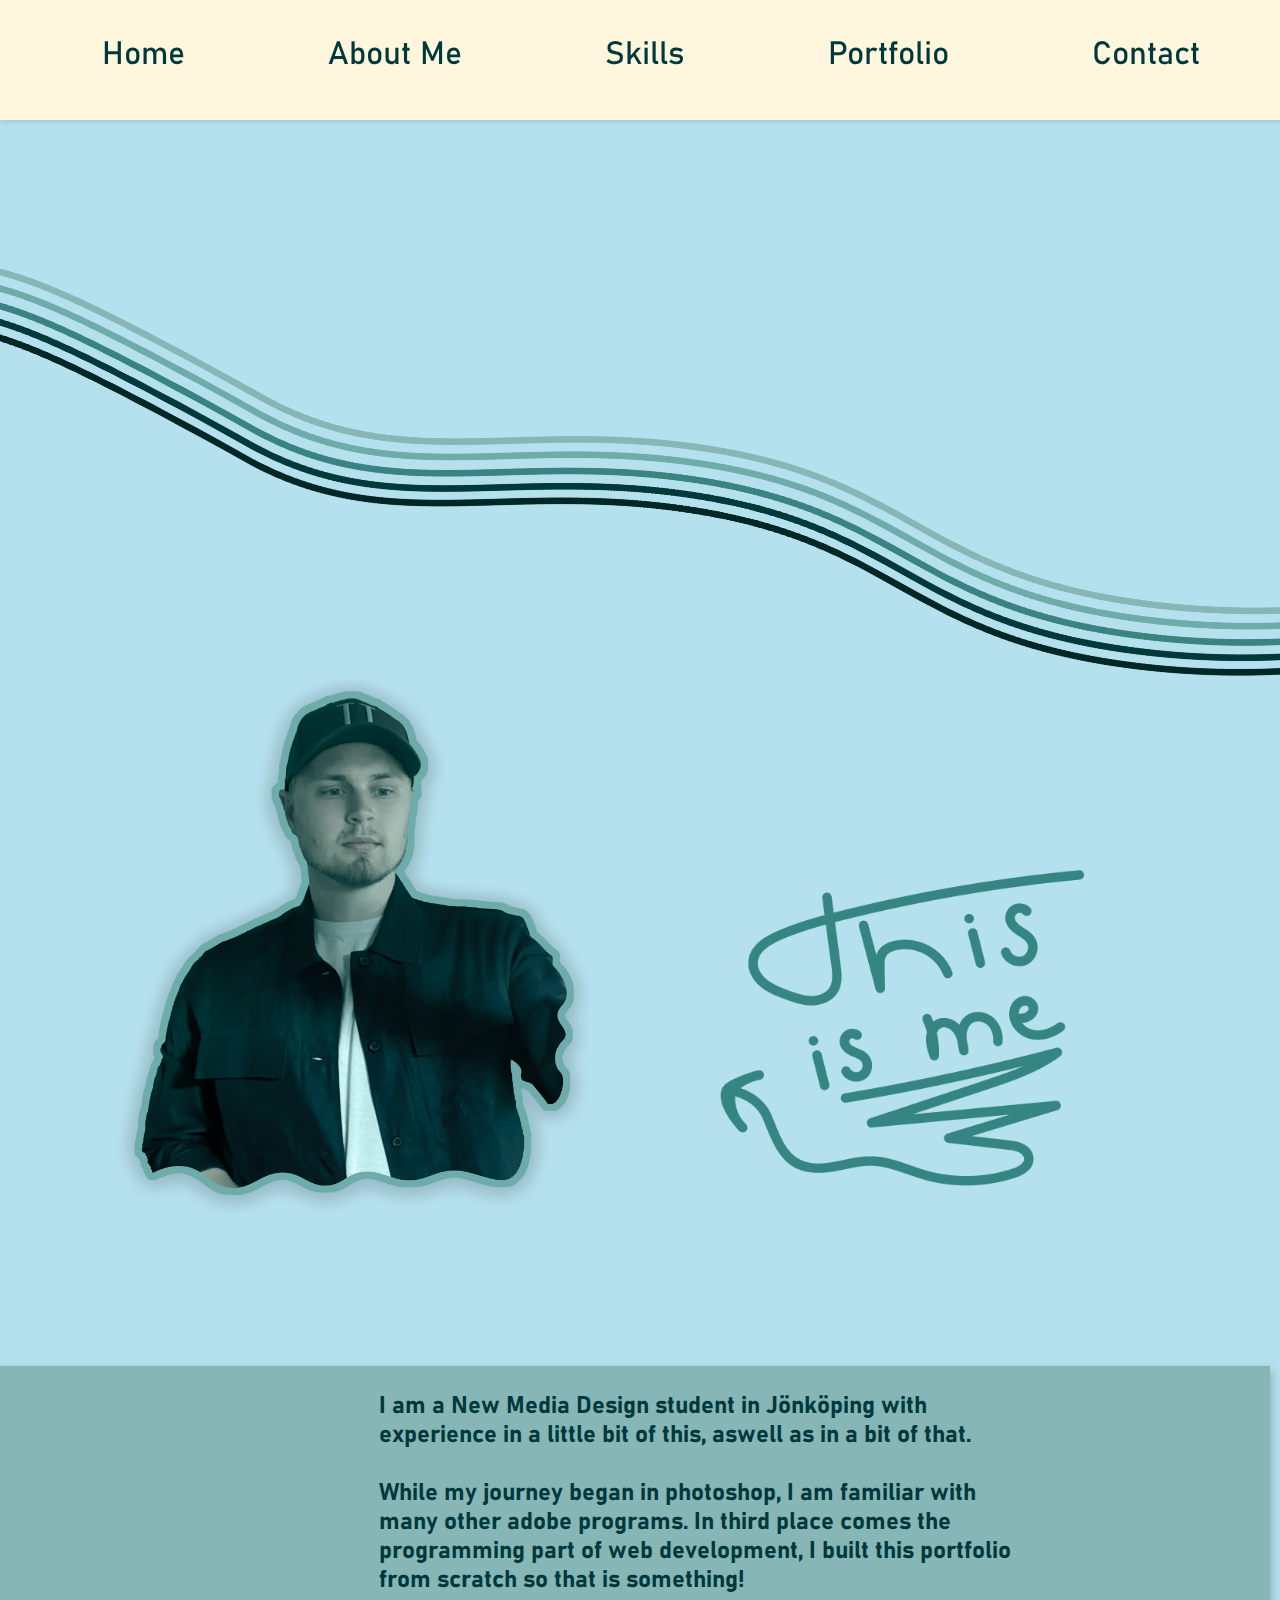
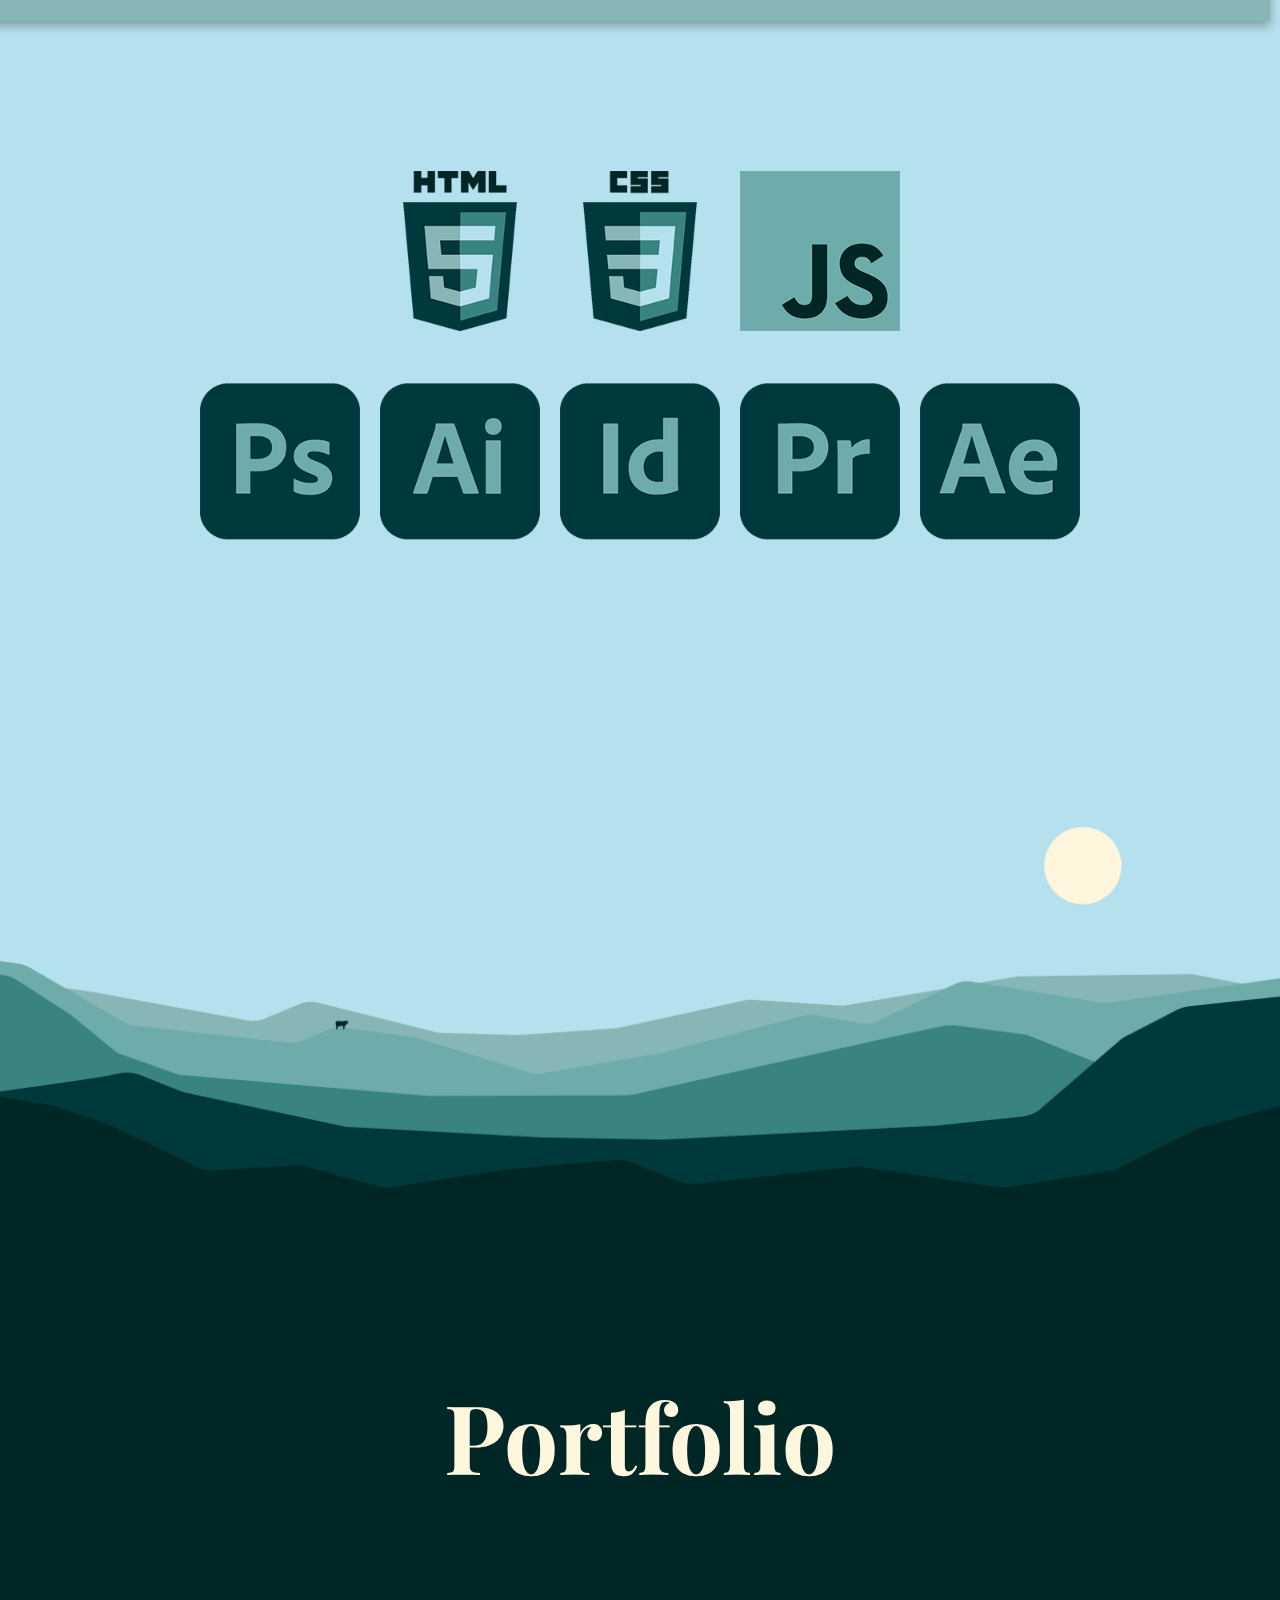
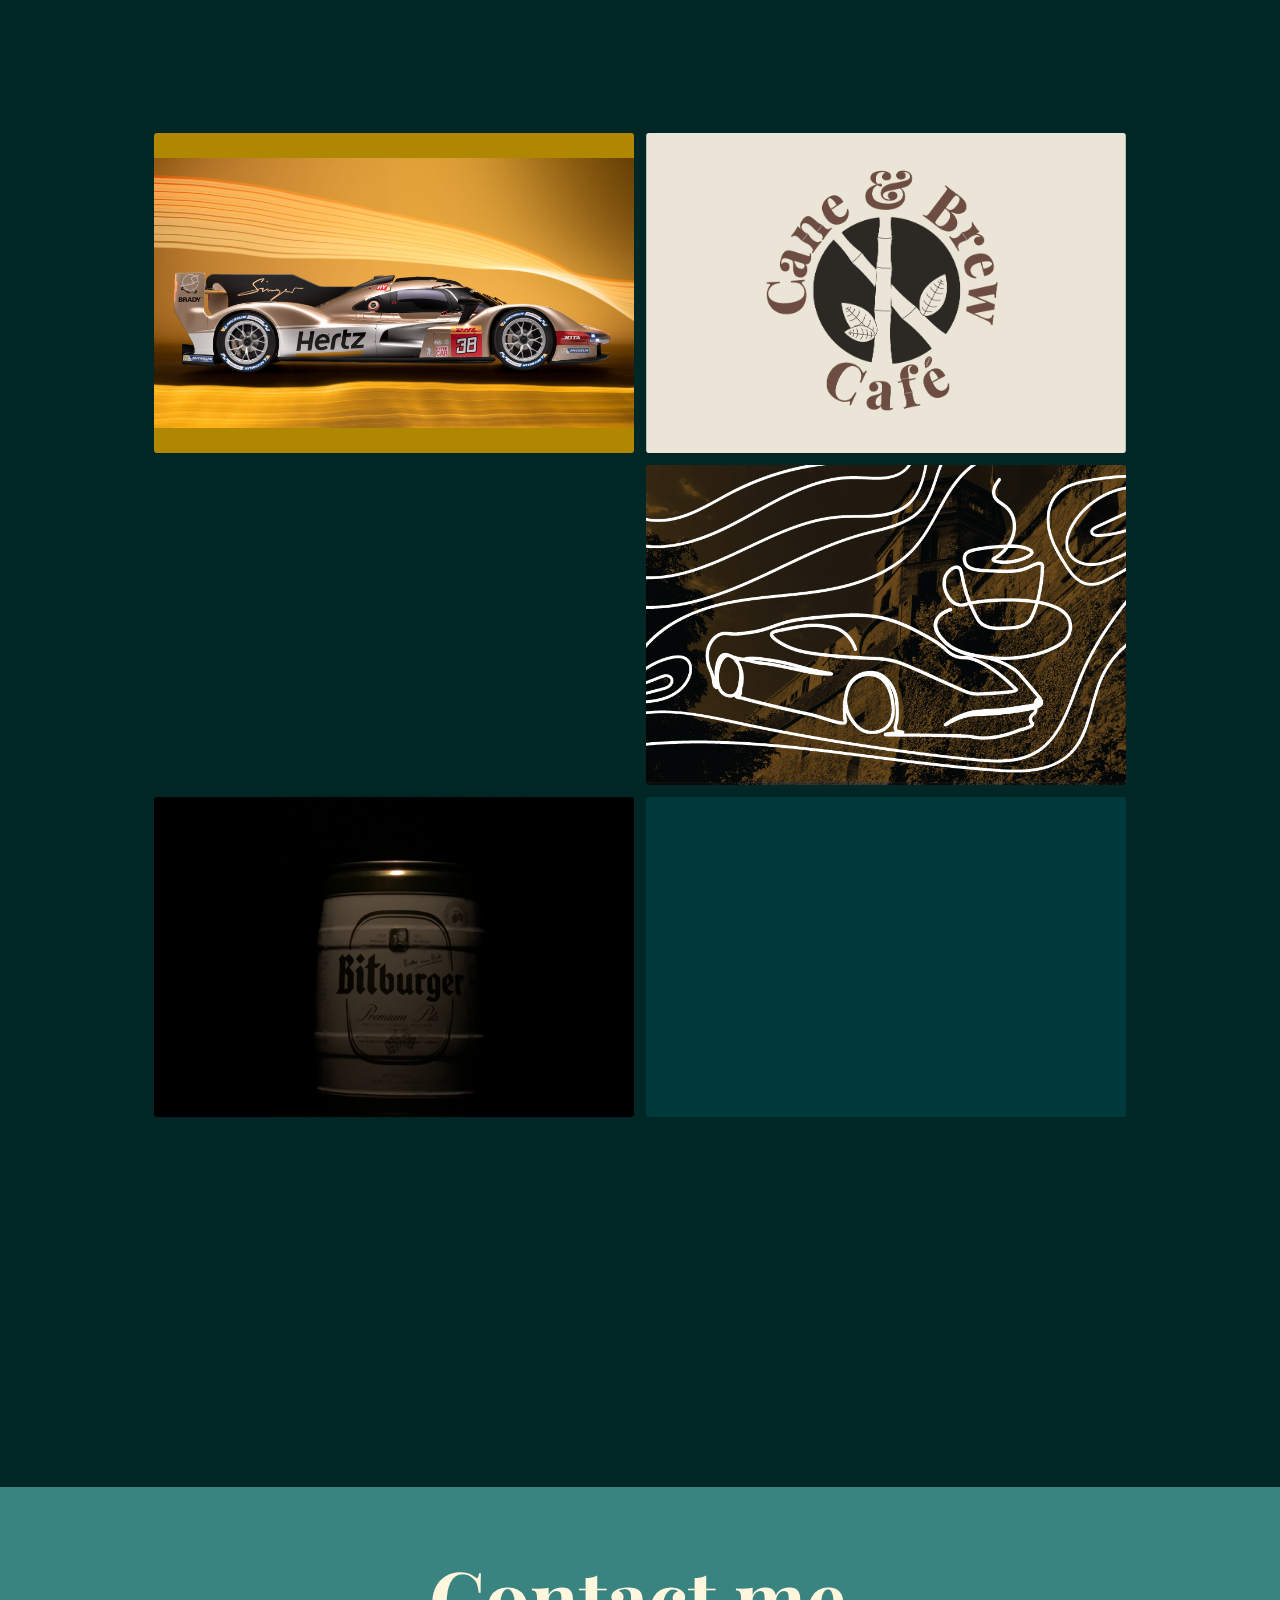
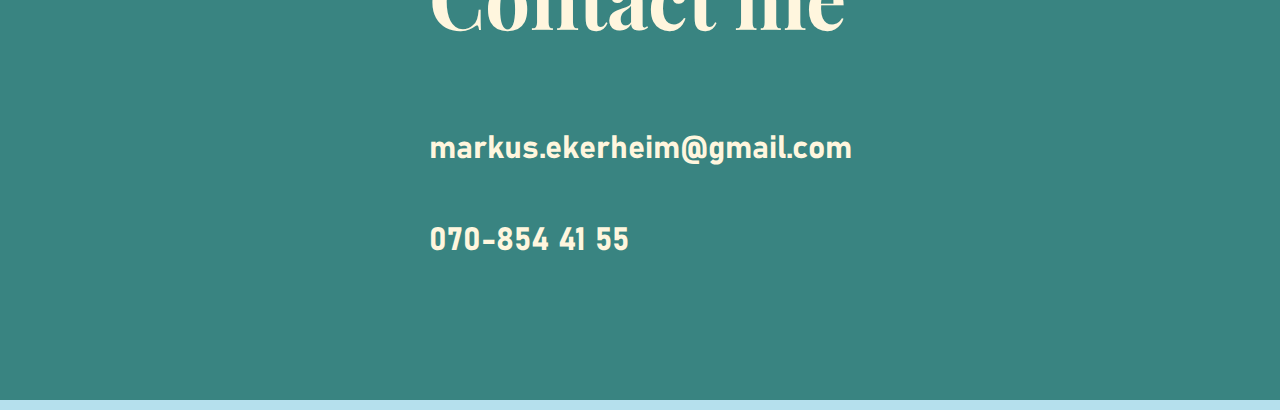
==== commit f442ce34: "modal update" ====
--- a/index.html
+++ b/index.html
@@ -17,7 +17,7 @@
     <div id="home-div-1">
       <h1>PORTFOLIO</h1>
       <h2>of Markus Ekerheim</h2>
-      <img src="/images/lines.png" alt="" class="lines-img" />
+      <img src="images/lines.png" alt="" class="lines-img" />
     </div>
     <div id="home-div-3">
       <img src="images/me-again2.png" alt="" id="me-again2" />
@@ -27,7 +27,7 @@
       <div id="home-text-wrap-1">
         <div id="home-text-1">
           <h1>
-            I am a graphic design and web development student with experience in
+            I am a New Media Design student in Jönköping with experience in
             a little bit of this, aswell as in a bit of that.
             <br />
             <br />
@@ -56,7 +56,7 @@
     ></section>
 
     <div>
-      <img src="/images/bg-transish-01.png" alt="" class="transition-img" />
+      <img src="images/bg-transish-01.png" alt="" class="transition-img" />
     </div>
     <section id="portfolio">
       <div id="portfolio-wrap-wrap"><h1>Portfolio</h1></div>
@@ -78,11 +78,11 @@
             data-url="images/caneandbrewmoodboard.png"
           ></div>
           <div
-            class="portfolio-thumb thumb-3"
-            data-title="Rummel Instagram Series"
-            data-description="This assignment was to create a series of three instagram posts with a red thread. I choose to make one for an excisting restaurant in Stockholm. I did not design the logo, everything else is my work."
-            data-type="image"
-            data-url="images/insta-mockup.png"
+            class=""
+            data-title=""
+            data-description=""
+            data-type=""
+            data-url=""
           ></div>
           <div
             class="portfolio-thumb thumb-4"
@@ -94,9 +94,10 @@
           <div
             class="portfolio-thumb thumb-5"
             data-title="Product showcase for Bitburger 5L"
-            data-description="This was a short film we should create, so I choose to film a beer keg I had at home on an iPhone 11 Pro and edit with AfterEffects. I recommend you put it in fullscreen to watch."
+            data-description="This was a short film we should create, so I choose to film a beer keg I had at home on an iPhone 11 Pro and edit with AfterEffects. I recommend you put it in fullscreen to watch. It is filmed for TikTok format, that is why it is vertical."
             data-type="video"
             data-url="videos/the-tap-fin.mp4"
+            data-class="bitburger-modal"
           ></div>
           <div
             class="portfolio-thumb thumb-6"
@@ -108,7 +109,7 @@
         </div>
 
         <div id="modal-overlay" class="hidden">
-          <div id="modal">
+          <div id="modal" >
             <h2 id="modal-title"></h2>
             <div id="modal-content"></div>
             <p id="modal-description"></p>
--- a/main.css
+++ b/main.css
@@ -2,17 +2,17 @@
 
 @font-face {
   font-family: built-titling;
-  src: url(/fonts/built\ titling\ bd.ttf);
+  src: url(fonts/built-titling-bd.ttf);
 }
 
 @font-face {
   font-family: playfair-display;
-  src: url(/fonts/PlayfairDisplay-VariableFont_wght.ttf);
+  src: url(fonts/PlayfairDisplay-VariableFont_wght.ttf);
 }
 
 @font-face {
   font-family: bahnschrift;
-  src: url(/fonts/bahnschrift.ttf);
+  src: url(fonts/bahnschrift.ttf);
 }
 
 /* FadeIn animation */
@@ -112,7 +112,8 @@
   width: auto;
   height: auto;
   padding: 200px;
-  margin-top: -10px;
+  padding-top: 0;
+  margin-top: 0;
   display: flex;
   align-items: center;
   justify-content: center;
@@ -337,12 +338,31 @@
 }
 
 /* Modal Content */
-#modal-content img,
-#modal-content video {
+#modal-content {
+  display: flex;
+  align-items: center;
+  justify-content: center;
+}
+
+#modal-content img {
   width: 100%;
   height: auto;
   border-radius: 10px;
 }
+#modal-content video {
+  width: auto;
+  max-height: 600px;
+  border-radius: 10px;
+}
+
+#modal-display {
+  border: 3px solid #002626;
+  border-radius: 5px;
+}
+
+.bitburger-modal {
+  max-height: 1000px;
+}
 
 /* Hidden class */
 .hidden {
